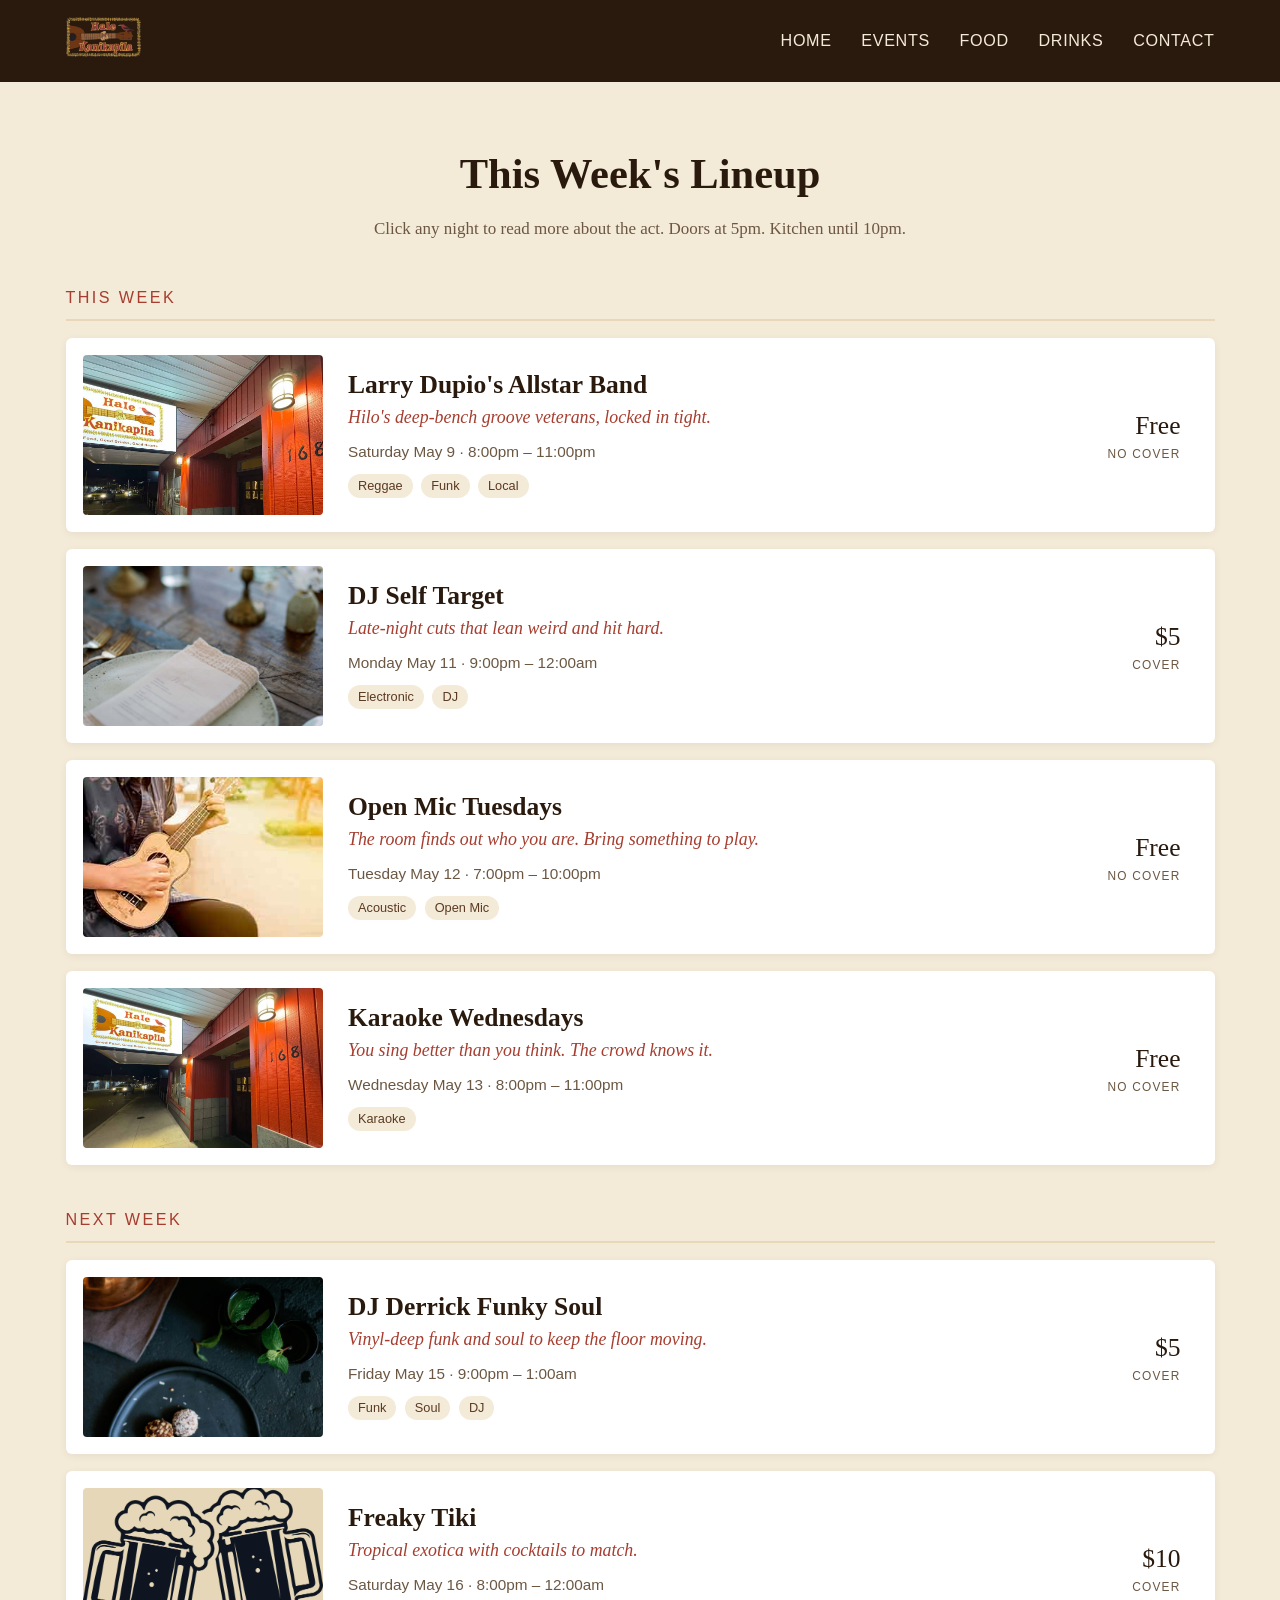
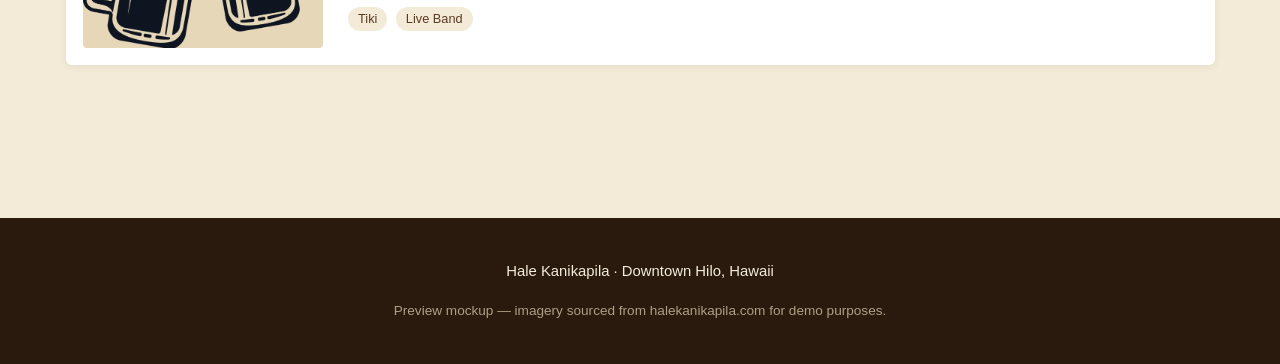
==== events.html @ a7be9b2f "feat: events page — weekly lineup with vibe descriptors" ====
<!doctype html>
<html lang="en">
<head>
  <meta charset="utf-8">
  <meta name="viewport" content="width=device-width, initial-scale=1">
  <title>Events — Hale Kanikapila</title>
  <link rel="stylesheet" href="css/base.css">
  <link rel="stylesheet" href="css/components.css">
</head>
<body>
  <header class="hk-header">
    <div class="hk-header__inner">
      <a href="index.html"><img src="assets/img/logo.png" alt="Hale Kanikapila"></a>
      <nav class="hk-nav">
        <a href="index.html">Home</a>
        <a href="events.html">Events</a>
        <a href="index.html#food">Food</a>
        <a href="index.html#drinks">Drinks</a>
        <a href="index.html#contact">Contact</a>
      </nav>
    </div>
  </header>

  <section class="hk-section">
    <div class="hk-container">
      <h1 style="text-align:center;">This Week's Lineup</h1>
      <p style="text-align:center;color:var(--hk-text-muted);max-width:600px;margin:0 auto var(--hk-s5) auto;">Click any night to read more about the act. Doors at 5pm. Kitchen until 10pm.</p>

      <div class="hk-week-label">This Week</div>

      <div class="hk-event">
        <img class="hk-event__img" src="assets/img/events/larry-dupios.jpg" alt="">
        <div>
          <h3 class="hk-event__title">Larry Dupio's Allstar Band</h3>
          <p class="hk-event__vibe">Hilo's deep-bench groove veterans, locked in tight.</p>
          <div class="hk-event__meta">Saturday May 9 · 8:00pm – 11:00pm</div>
          <div class="hk-event__tags">
            <span class="hk-event__tag">Reggae</span>
            <span class="hk-event__tag">Funk</span>
            <span class="hk-event__tag">Local</span>
          </div>
        </div>
        <div class="hk-event__cover">Free<small>No cover</small></div>
        <div class="hk-event__expanded">Larry has been holding court in Hilo for decades, and his Allstar Band is exactly what it sounds like — the players you hope show up to a gig. Expect a long, easy set that wanders from reggae to funk and back, with the room moving by the second song.</div>
      </div>

      <div class="hk-event">
        <img class="hk-event__img" src="assets/img/events/dj-self-target.jpg" alt="">
        <div>
          <h3 class="hk-event__title">DJ Self Target</h3>
          <p class="hk-event__vibe">Late-night cuts that lean weird and hit hard.</p>
          <div class="hk-event__meta">Monday May 11 · 9:00pm – 12:00am</div>
          <div class="hk-event__tags">
            <span class="hk-event__tag">Electronic</span>
            <span class="hk-event__tag">DJ</span>
          </div>
        </div>
        <div class="hk-event__cover">$5<small>Cover</small></div>
        <div class="hk-event__expanded">Self Target plays the kind of set you stay an extra hour for — leftfield electronic, broken beats, and weirdo edits that shouldn't work but do. If you want a Monday that doesn't feel like a Monday, this is it.</div>
      </div>

      <div class="hk-event">
        <img class="hk-event__img" src="assets/img/events/open-mic-tuesdays.jpg" alt="">
        <div>
          <h3 class="hk-event__title">Open Mic Tuesdays</h3>
          <p class="hk-event__vibe">The room finds out who you are. Bring something to play.</p>
          <div class="hk-event__meta">Tuesday May 12 · 7:00pm – 10:00pm</div>
          <div class="hk-event__tags">
            <span class="hk-event__tag">Acoustic</span>
            <span class="hk-event__tag">Open Mic</span>
          </div>
        </div>
        <div class="hk-event__cover">Free<small>No cover</small></div>
        <div class="hk-event__expanded">Three songs, any genre, any instrument. Sign up at the bar starting at 6:30. The crowd's friendly, the PA's good, and someone always shows up with something you didn't expect.</div>
      </div>

      <div class="hk-event">
        <img class="hk-event__img" src="assets/img/events/karaoke-wednesdays.jpg" alt="">
        <div>
          <h3 class="hk-event__title">Karaoke Wednesdays</h3>
          <p class="hk-event__vibe">You sing better than you think. The crowd knows it.</p>
          <div class="hk-event__meta">Wednesday May 13 · 8:00pm – 11:00pm</div>
          <div class="hk-event__tags">
            <span class="hk-event__tag">Karaoke</span>
          </div>
        </div>
        <div class="hk-event__cover">Free<small>No cover</small></div>
        <div class="hk-event__expanded">Big book, full bar, no judgment. Whether you're working out the courage or working out a setlist, Wednesday's the night. Drink specials all evening.</div>
      </div>

      <div class="hk-week-label">Next Week</div>

      <div class="hk-event">
        <img class="hk-event__img" src="assets/img/events/dj-derrick-funky-soul.jpg" alt="">
        <div>
          <h3 class="hk-event__title">DJ Derrick Funky Soul</h3>
          <p class="hk-event__vibe">Vinyl-deep funk and soul to keep the floor moving.</p>
          <div class="hk-event__meta">Friday May 15 · 9:00pm – 1:00am</div>
          <div class="hk-event__tags">
            <span class="hk-event__tag">Funk</span>
            <span class="hk-event__tag">Soul</span>
            <span class="hk-event__tag">DJ</span>
          </div>
        </div>
        <div class="hk-event__cover">$5<small>Cover</small></div>
        <div class="hk-event__expanded">Derrick's record bag is the stuff of local legend. Expect a crate-deep tour through the heart of funk and soul — original presses, the deeper cuts, and just enough familiar grooves to keep everyone in the room dancing.</div>
      </div>

      <div class="hk-event">
        <img class="hk-event__img" src="assets/img/events/freaky-tiki.jpg" alt="">
        <div>
          <h3 class="hk-event__title">Freaky Tiki</h3>
          <p class="hk-event__vibe">Tropical exotica with cocktails to match.</p>
          <div class="hk-event__meta">Saturday May 16 · 8:00pm – 12:00am</div>
          <div class="hk-event__tags">
            <span class="hk-event__tag">Tiki</span>
            <span class="hk-event__tag">Live Band</span>
          </div>
        </div>
        <div class="hk-event__cover">$10<small>Cover</small></div>
        <div class="hk-event__expanded">Our annual Tiki throwdown — exotica, surf, and Polynesian-flavored grooves performed live, with a special cocktail menu built around the night. Wear the shirt. Bring the lei. Stay late.</div>
      </div>

    </div>
  </section>

  <footer class="hk-footer">
    <div>Hale Kanikapila · Downtown Hilo, Hawaii</div>
    <span class="hk-footer__disclosure">Preview mockup — imagery sourced from halekanikapila.com for demo purposes.</span>
  </footer>

  <script src="js/events.js"></script>
</body>
</html>
---- css/base.css ----
/* Hale Kanikapila — design system */

:root {
  /* Palette — sampled from halekanikapila.com */
  --hk-cream:        #f4ead8;
  --hk-cream-dark:   #e6d8b8;
  --hk-brown:        #5a3a22;
  --hk-brown-dark:   #2a1a0e;
  --hk-accent:       #a63d2f;   /* terracotta from FDM section headers */
  --hk-text:         #2a1a0e;
  --hk-text-muted:   #6b5742;

  /* Typography */
  --hk-font-body:    "Georgia", "Times New Roman", serif;
  --hk-font-display: "Playfair Display", "Georgia", serif;
  --hk-font-ui:      -apple-system, BlinkMacSystemFont, "Segoe UI", sans-serif;

  /* Spacing scale */
  --hk-s1:  0.25rem;
  --hk-s2:  0.5rem;
  --hk-s3:  1rem;
  --hk-s4:  1.5rem;
  --hk-s5:  2.5rem;
  --hk-s6:  4rem;

  /* Layout */
  --hk-container: 1200px;
}

@import url('https://fonts.googleapis.com/css2?family=Playfair+Display:wght@400;700&display=swap');

* { box-sizing: border-box; }

html, body {
  margin: 0;
  padding: 0;
  font-family: var(--hk-font-body);
  color: var(--hk-text);
  background: var(--hk-cream);
  line-height: 1.55;
  font-size: 17px;
}

h1, h2, h3, h4 {
  font-family: var(--hk-font-display);
  color: var(--hk-brown-dark);
  margin: 0 0 var(--hk-s3) 0;
  line-height: 1.15;
}

h1 { font-size: 2.5rem; }
h2 { font-size: 1.875rem; }
h3 { font-size: 1.375rem; }

a { color: var(--hk-accent); text-decoration: none; }
a:hover { text-decoration: underline; }

.hk-container {
  max-width: var(--hk-container);
  margin: 0 auto;
  padding: 0 var(--hk-s4);
}

.hk-btn {
  display: inline-block;
  background: var(--hk-accent);
  color: var(--hk-cream);
  padding: var(--hk-s2) var(--hk-s4);
  border-radius: 4px;
  font-family: var(--hk-font-ui);
  font-weight: 600;
  letter-spacing: 0.02em;
  border: none;
  cursor: pointer;
}
.hk-btn:hover { background: var(--hk-brown); text-decoration: none; }

/* Header / footer shared markup */
.hk-header {
  background: var(--hk-brown-dark);
  color: var(--hk-cream);
  padding: var(--hk-s3) 0;
}
.hk-header__inner {
  display: flex;
  align-items: center;
  justify-content: space-between;
  max-width: var(--hk-container);
  margin: 0 auto;
  padding: 0 var(--hk-s4);
}
.hk-header img { height: 40px; }
.hk-nav a {
  color: var(--hk-cream);
  margin-left: var(--hk-s4);
  font-family: var(--hk-font-ui);
  font-size: 0.95rem;
  letter-spacing: 0.04em;
  text-transform: uppercase;
}

.hk-footer {
  background: var(--hk-brown-dark);
  color: var(--hk-cream);
  padding: var(--hk-s5) 0;
  margin-top: var(--hk-s6);
  text-align: center;
  font-family: var(--hk-font-ui);
  font-size: 0.875rem;
}
.hk-footer__disclosure {
  display: block;
  margin-top: var(--hk-s3);
  color: var(--hk-cream-dark);
  opacity: 0.7;
  font-size: 0.8rem;
}
---- css/components.css ----
/* Hero — atmosphere photo + Tonight/This Week widget */
.hk-hero {
  position: relative;
  min-height: 560px;
  background: #000 center/cover no-repeat;
  display: flex;
  align-items: stretch;
}
.hk-hero::after {
  content: "";
  position: absolute; inset: 0;
  background: linear-gradient(180deg, rgba(0,0,0,0.2) 0%, rgba(0,0,0,0.7) 100%);
}
.hk-hero__inner {
  position: relative; z-index: 1;
  max-width: var(--hk-container);
  margin: 0 auto;
  padding: var(--hk-s5) var(--hk-s4);
  display: grid;
  grid-template-columns: 1fr 380px;
  gap: var(--hk-s5);
  align-items: end;
  width: 100%;
}
.hk-hero__title {
  color: var(--hk-cream);
  font-size: 3.5rem;
  text-shadow: 0 2px 20px rgba(0,0,0,0.6);
  margin-bottom: var(--hk-s2);
}
.hk-hero__tagline {
  color: var(--hk-cream-dark);
  font-family: var(--hk-font-ui);
  letter-spacing: 0.08em;
  text-transform: uppercase;
  font-size: 0.9rem;
}
.hk-tonight {
  background: var(--hk-cream);
  border-left: 4px solid var(--hk-accent);
  padding: var(--hk-s4);
  border-radius: 4px;
  box-shadow: 0 8px 32px rgba(0,0,0,0.4);
}
.hk-tonight__label {
  font-family: var(--hk-font-ui);
  text-transform: uppercase;
  letter-spacing: 0.1em;
  font-size: 0.8rem;
  color: var(--hk-accent);
  font-weight: 700;
  margin-bottom: var(--hk-s2);
}
.hk-tonight__artist {
  font-family: var(--hk-font-display);
  font-size: 1.75rem;
  color: var(--hk-brown-dark);
  margin: 0 0 var(--hk-s1) 0;
}
.hk-tonight__vibe {
  font-style: italic;
  color: var(--hk-text-muted);
  margin-bottom: var(--hk-s3);
}
.hk-tonight__time {
  font-family: var(--hk-font-ui);
  font-size: 0.95rem;
  color: var(--hk-text);
  margin-bottom: var(--hk-s3);
}

.hk-thisweek {
  background: rgba(0,0,0,0.5);
  padding: var(--hk-s3) 0;
  position: relative; z-index: 1;
}
.hk-thisweek__label {
  color: var(--hk-cream-dark);
  font-family: var(--hk-font-ui);
  text-transform: uppercase;
  letter-spacing: 0.1em;
  font-size: 0.8rem;
  margin-right: var(--hk-s4);
}
.hk-thisweek__row {
  display: flex;
  flex-wrap: wrap;
  align-items: center;
  gap: var(--hk-s3);
  max-width: var(--hk-container);
  margin: 0 auto;
  padding: 0 var(--hk-s4);
}
.hk-chip {
  background: var(--hk-cream);
  color: var(--hk-brown-dark);
  padding: var(--hk-s1) var(--hk-s3);
  border-radius: 999px;
  font-size: 0.85rem;
  font-family: var(--hk-font-ui);
}

/* Event card (events page) */
.hk-event {
  display: grid;
  grid-template-columns: 240px 1fr auto;
  gap: var(--hk-s4);
  align-items: center;
  background: #fff;
  padding: var(--hk-s3);
  border-radius: 6px;
  margin-bottom: var(--hk-s3);
  box-shadow: 0 2px 8px rgba(0,0,0,0.06);
  cursor: pointer;
  transition: box-shadow 0.15s;
}
.hk-event:hover { box-shadow: 0 6px 16px rgba(0,0,0,0.12); }
.hk-event__img {
  width: 240px;
  height: 160px;
  object-fit: cover;
  border-radius: 4px;
  background: var(--hk-cream-dark);
}
.hk-event__title {
  font-family: var(--hk-font-display);
  font-size: 1.5rem;
  margin: 0;
  color: var(--hk-brown-dark);
}
.hk-event__vibe {
  font-style: italic;
  color: var(--hk-accent);
  font-size: 1.05rem;
  margin: var(--hk-s1) 0 var(--hk-s2) 0;
}
.hk-event__meta {
  font-family: var(--hk-font-ui);
  font-size: 0.9rem;
  color: var(--hk-text-muted);
}
.hk-event__tags { margin-top: var(--hk-s2); }
.hk-event__tag {
  display: inline-block;
  background: var(--hk-cream);
  color: var(--hk-brown);
  padding: 2px 10px;
  border-radius: 999px;
  font-size: 0.75rem;
  font-family: var(--hk-font-ui);
  margin-right: var(--hk-s1);
}
.hk-event__cover {
  font-family: var(--hk-font-display);
  font-size: 1.5rem;
  color: var(--hk-brown-dark);
  text-align: right;
  padding-right: var(--hk-s3);
}
.hk-event__cover small {
  display: block;
  font-family: var(--hk-font-ui);
  font-size: 0.7rem;
  text-transform: uppercase;
  letter-spacing: 0.1em;
  color: var(--hk-text-muted);
  font-weight: normal;
}
.hk-event__expanded {
  display: none;
  grid-column: 1 / -1;
  padding-top: var(--hk-s3);
  border-top: 1px solid var(--hk-cream-dark);
  margin-top: var(--hk-s3);
  color: var(--hk-text);
}
.hk-event.is-open .hk-event__expanded { display: block; }

.hk-week-label {
  font-family: var(--hk-font-ui);
  text-transform: uppercase;
  letter-spacing: 0.15em;
  color: var(--hk-accent);
  font-size: 0.95rem;
  margin: var(--hk-s5) 0 var(--hk-s3) 0;
  padding-bottom: var(--hk-s2);
  border-bottom: 2px solid var(--hk-cream-dark);
}

/* Owner Console */
.hk-console-grid {
  display: grid;
  grid-template-columns: repeat(3, 1fr);
  gap: var(--hk-s4);
  margin: var(--hk-s5) 0;
}
.hk-console-tile {
  background: #fff;
  padding: var(--hk-s5) var(--hk-s4);
  border-radius: 8px;
  text-align: center;
  cursor: pointer;
  transition: transform 0.15s, box-shadow 0.15s;
  border: 2px solid var(--hk-cream-dark);
}
.hk-console-tile:hover {
  transform: translateY(-4px);
  box-shadow: 0 12px 24px rgba(0,0,0,0.12);
  border-color: var(--hk-accent);
}
.hk-console-tile__icon {
  font-size: 3rem;
  margin-bottom: var(--hk-s3);
}
.hk-console-tile__title {
  font-family: var(--hk-font-display);
  font-size: 1.5rem;
  color: var(--hk-brown-dark);
}
.hk-console-tile__desc {
  font-family: var(--hk-font-ui);
  font-size: 0.9rem;
  color: var(--hk-text-muted);
  margin-top: var(--hk-s2);
}

/* Modal (Add Event form) */
.hk-modal {
  display: none;
  position: fixed; inset: 0;
  background: rgba(0,0,0,0.6);
  z-index: 100;
  align-items: center;
  justify-content: center;
}
.hk-modal.is-open { display: flex; }
.hk-modal__panel {
  background: var(--hk-cream);
  padding: var(--hk-s5);
  border-radius: 8px;
  width: 100%;
  max-width: 600px;
  max-height: 90vh;
  overflow-y: auto;
}
.hk-field { margin-bottom: var(--hk-s3); }
.hk-field label {
  display: block;
  font-family: var(--hk-font-ui);
  font-size: 0.85rem;
  font-weight: 600;
  text-transform: uppercase;
  letter-spacing: 0.05em;
  color: var(--hk-brown-dark);
  margin-bottom: var(--hk-s1);
}
.hk-field input, .hk-field textarea, .hk-field select {
  width: 100%;
  padding: var(--hk-s2);
  border: 1px solid var(--hk-cream-dark);
  border-radius: 4px;
  font-family: var(--hk-font-body);
  font-size: 1rem;
  background: #fff;
}
.hk-field__hint {
  font-family: var(--hk-font-ui);
  font-size: 0.8rem;
  color: var(--hk-text-muted);
  margin-top: var(--hk-s1);
}

/* Sections */
.hk-section { padding: var(--hk-s6) 0; }
.hk-section--alt { background: var(--hk-cream-dark); }
.hk-section__title {
  text-align: center;
  margin-bottom: var(--hk-s5);
}

/* Two-column food/drink teaser */
.hk-teasers {
  display: grid;
  grid-template-columns: 1fr 1fr;
  gap: var(--hk-s4);
}
.hk-teaser {
  background: #fff;
  padding: var(--hk-s5);
  text-align: center;
  border-radius: 6px;
}

/* Responsive */
@media (max-width: 900px) {
  .hk-hero__inner { grid-template-columns: 1fr; }
  .hk-hero__title { font-size: 2.5rem; }
  .hk-event { grid-template-columns: 1fr; }
  .hk-event__img { width: 100%; height: 200px; }
  .hk-event__cover { text-align: left; padding: 0; }
  .hk-console-grid { grid-template-columns: 1fr; }
  .hk-teasers { grid-template-columns: 1fr; }
}
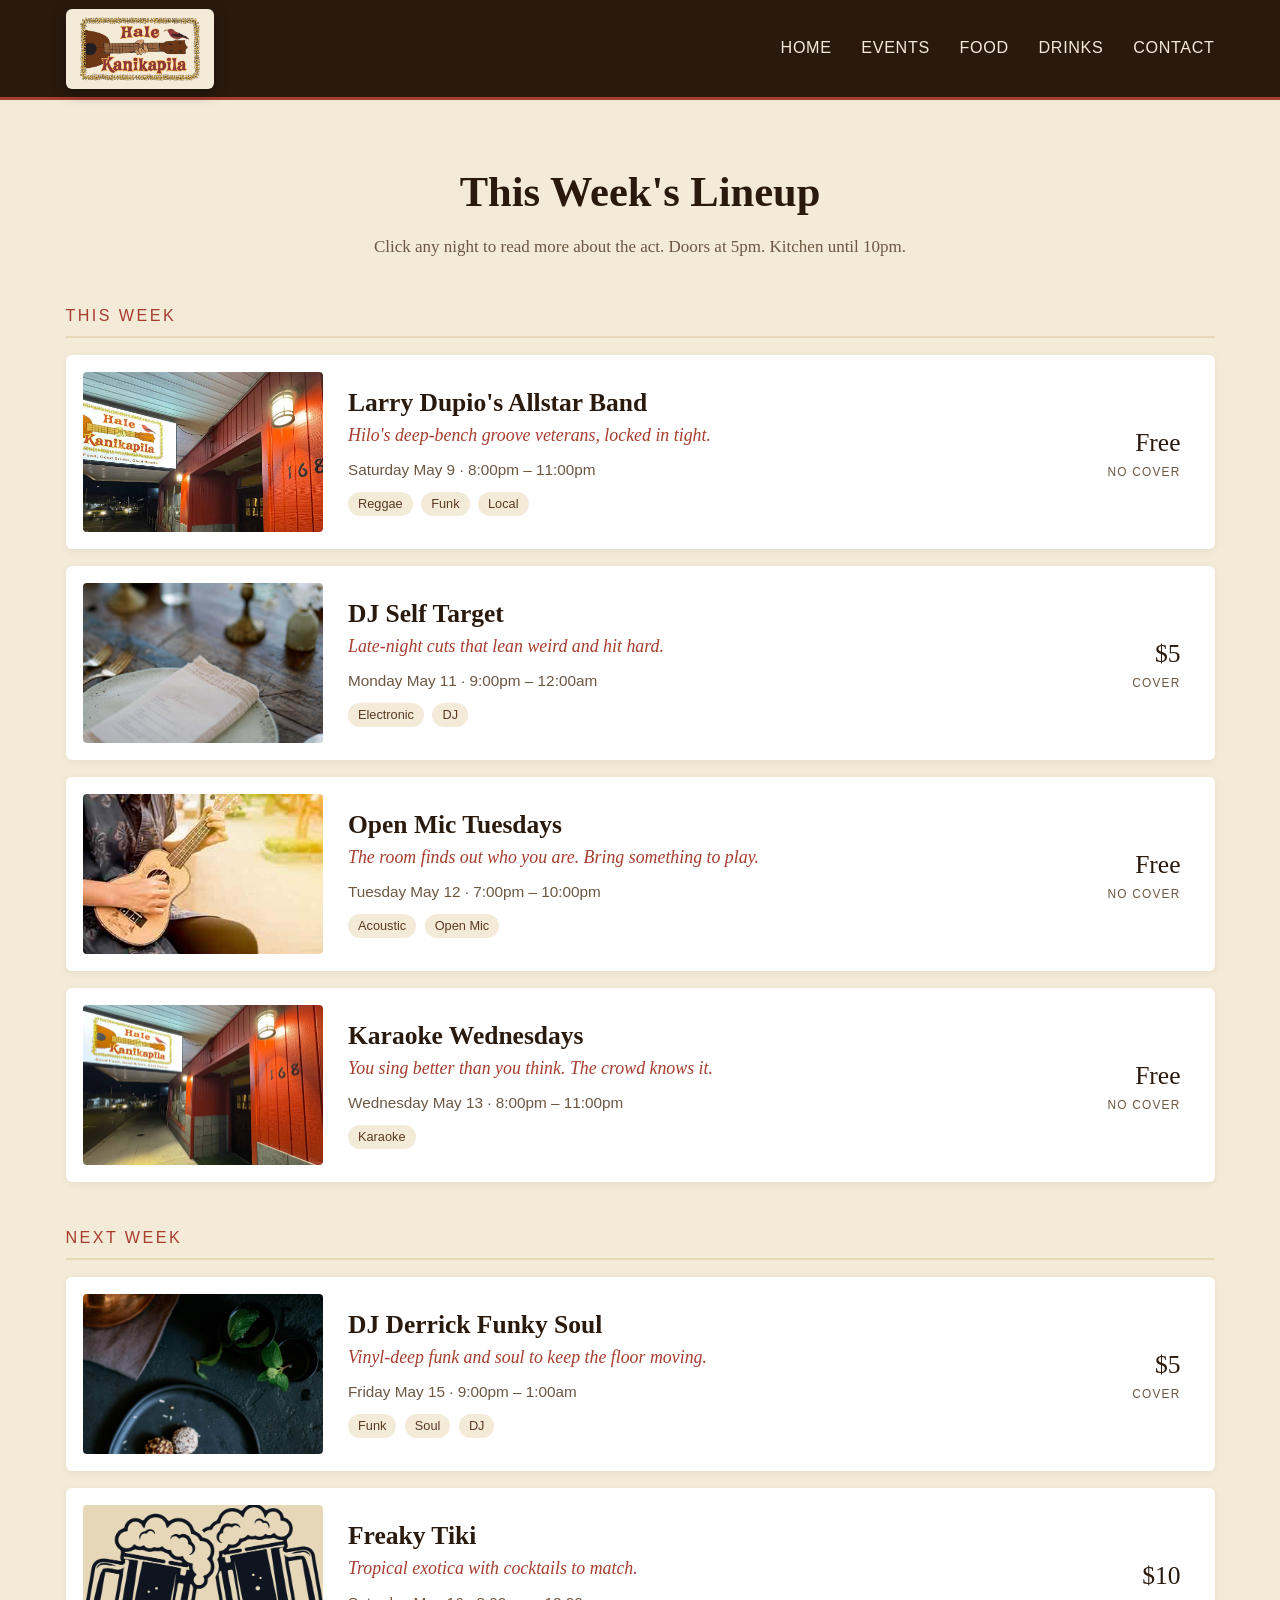
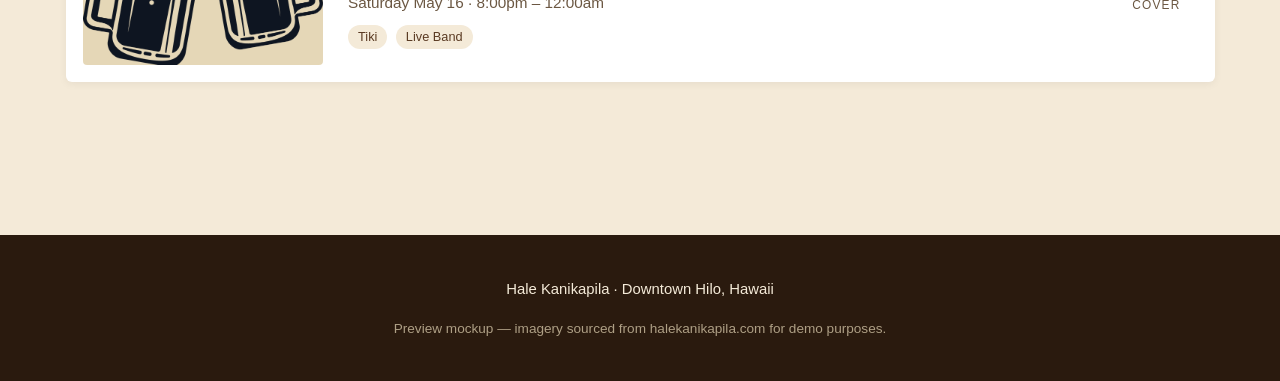
==== commit d722912c: "style: punchier logo header + moody mid-page sections to keep venue feel" ====
--- a/events.html
+++ b/events.html
@@ -10,7 +10,7 @@
 <body>
   <header class="hk-header">
     <div class="hk-header__inner">
-      <a href="index.html"><img src="assets/img/logo.png" alt="Hale Kanikapila"></a>
+      <a href="index.html" class="hk-header__brand"><img src="assets/img/logo.png" alt="Hale Kanikapila"></a>
       <nav class="hk-nav">
         <a href="index.html">Home</a>
         <a href="events.html">Events</a>
--- a/css/base.css
+++ b/css/base.css
@@ -79,7 +79,8 @@
 .hk-header {
   background: var(--hk-brown-dark);
   color: var(--hk-cream);
-  padding: var(--hk-s3) 0;
+  padding: var(--hk-s2) 0;
+  border-bottom: 3px solid var(--hk-accent);
 }
 .hk-header__inner {
   display: flex;
@@ -89,7 +90,15 @@
   margin: 0 auto;
   padding: 0 var(--hk-s4);
 }
-.hk-header img { height: 40px; }
+.hk-header__brand {
+  display: inline-flex;
+  align-items: center;
+  background: var(--hk-cream);
+  padding: 8px 14px;
+  border-radius: 6px;
+  box-shadow: 0 4px 14px rgba(0,0,0,0.35);
+}
+.hk-header__brand img { height: 64px; display: block; }
 .hk-nav a {
   color: var(--hk-cream);
   margin-left: var(--hk-s4);
--- a/css/components.css
+++ b/css/components.css
@@ -273,6 +273,20 @@
 /* Sections */
 .hk-section { padding: var(--hk-s6) 0; }
 .hk-section--alt { background: var(--hk-cream-dark); }
+.hk-section--mood {
+  background:
+    radial-gradient(ellipse at top, rgba(166,61,47,0.18), transparent 60%),
+    var(--hk-brown-dark);
+  color: var(--hk-cream);
+}
+.hk-section--mood h2,
+.hk-section--mood h3 { color: var(--hk-cream); }
+.hk-section--mood .hk-section__title { color: var(--hk-cream); }
+.hk-section--mood p { color: var(--hk-cream-dark); }
+.hk-section--mood .hk-divider {
+  width: 60px; height: 2px; background: var(--hk-accent);
+  margin: 0 auto var(--hk-s4) auto;
+}
 .hk-section__title {
   text-align: center;
   margin-bottom: var(--hk-s5);
@@ -285,11 +299,14 @@
   gap: var(--hk-s4);
 }
 .hk-teaser {
-  background: #fff;
+  background: var(--hk-cream);
   padding: var(--hk-s5);
   text-align: center;
   border-radius: 6px;
-}
+  border: 1px solid var(--hk-cream-dark);
+  box-shadow: 0 6px 18px rgba(42,26,14,0.08);
+}
+.hk-teaser h3 { color: var(--hk-brown-dark); }
 
 /* Responsive */
 @media (max-width: 900px) {
